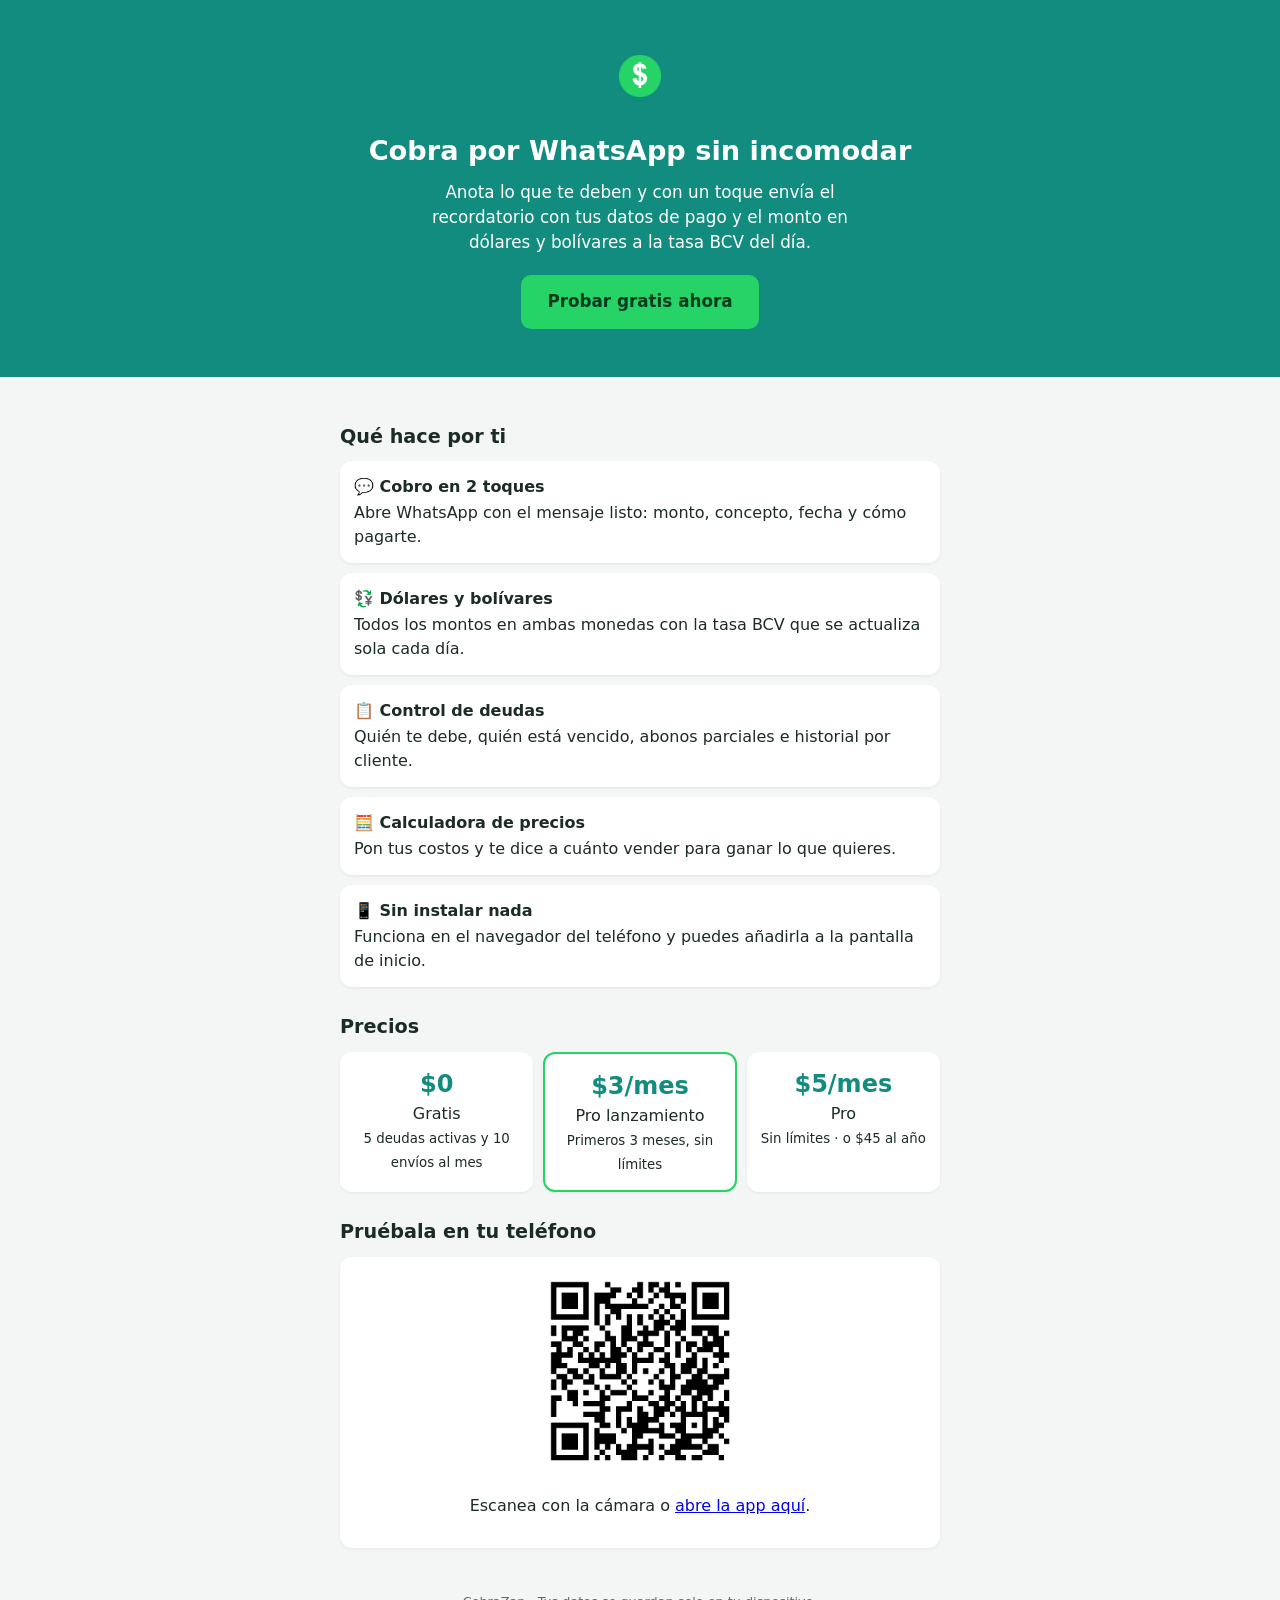
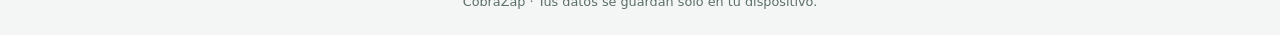
==== presentacion.html @ b7247221 "Pagina de presentacion con QR Co-authored-by: Copilot <223556219+Copilot@users.noreply.github.com>" ====
<!DOCTYPE html>
<html lang="es">
<head>
<meta charset="utf-8">
<meta name="viewport" content="width=device-width, initial-scale=1">
<meta name="theme-color" content="#128c7e">
<meta name="description" content="Cobra más rápido por WhatsApp, con montos en dólares y bolívares a la tasa BCV del día.">
<link rel="icon" href="icon-192.png">
<title>CobraZap · Cobra por WhatsApp sin incomodar</title>
<style>
*{box-sizing:border-box}
body{margin:0;font-family:system-ui,Segoe UI,sans-serif;color:#1b2b27;background:#f4f6f5;line-height:1.5}
.hero{background:#128c7e;color:#fff;text-align:center;padding:40px 20px 48px}
.hero img{width:72px;border-radius:16px}
h1{font-size:1.7rem;margin:12px 0 8px}
.hero p{max-width:480px;margin:0 auto 20px;font-size:1.05rem}
.btn{display:inline-block;background:#25d366;color:#053b1d;font-weight:700;padding:14px 26px;border-radius:10px;text-decoration:none;font-size:1.05rem}
main{max-width:640px;margin:0 auto;padding:20px}
h2{font-size:1.2rem;margin:26px 0 10px}
.grid{display:grid;gap:10px}
.card{background:#fff;border-radius:12px;padding:14px;box-shadow:0 1px 3px #0001}
.card b{display:block;margin-bottom:2px}
.plans{display:grid;grid-template-columns:repeat(auto-fit,minmax(150px,1fr));gap:10px}
.plan{background:#fff;border-radius:12px;padding:14px;text-align:center;box-shadow:0 1px 3px #0001}
.plan strong{font-size:1.5rem;display:block;color:#128c7e}
.plan.hot{border:2px solid #25d366}
.qr{text-align:center}.qr img{width:200px;max-width:70%}
footer{text-align:center;color:#5b6f68;font-size:.8rem;padding:24px}
</style>
</head>
<body>
<section class="hero">
  <img src="icon-192.png" alt="CobraZap">
  <h1>Cobra por WhatsApp sin incomodar</h1>
  <p>Anota lo que te deben y con un toque envía el recordatorio con tus datos de pago y el monto en dólares y bolívares a la tasa BCV del día.</p>
  <a class="btn" href="index.html">Probar gratis ahora</a>
</section>

<main>
  <h2>Qué hace por ti</h2>
  <div class="grid">
    <div class="card"><b>💬 Cobro en 2 toques</b>Abre WhatsApp con el mensaje listo: monto, concepto, fecha y cómo pagarte.</div>
    <div class="card"><b>💱 Dólares y bolívares</b>Todos los montos en ambas monedas con la tasa BCV que se actualiza sola cada día.</div>
    <div class="card"><b>📋 Control de deudas</b>Quién te debe, quién está vencido, abonos parciales e historial por cliente.</div>
    <div class="card"><b>🧮 Calculadora de precios</b>Pon tus costos y te dice a cuánto vender para ganar lo que quieres.</div>
    <div class="card"><b>📱 Sin instalar nada</b>Funciona en el navegador del teléfono y puedes añadirla a la pantalla de inicio.</div>
  </div>

  <h2>Precios</h2>
  <div class="plans">
    <div class="plan"><strong>$0</strong>Gratis<br><small>5 deudas activas y 10 envíos al mes</small></div>
    <div class="plan hot"><strong>$3/mes</strong>Pro lanzamiento<br><small>Primeros 3 meses, sin límites</small></div>
    <div class="plan"><strong>$5/mes</strong>Pro<br><small>Sin límites · o $45 al año</small></div>
  </div>

  <h2>Pruébala en tu teléfono</h2>
  <div class="card qr">
    <img src="qr.png" alt="Código QR de CobraZap">
    <p>Escanea con la cámara o <a href="index.html">abre la app aquí</a>.</p>
  </div>
</main>
<footer>CobraZap · Tus datos se guardan solo en tu dispositivo.</footer>
</body>
</html>
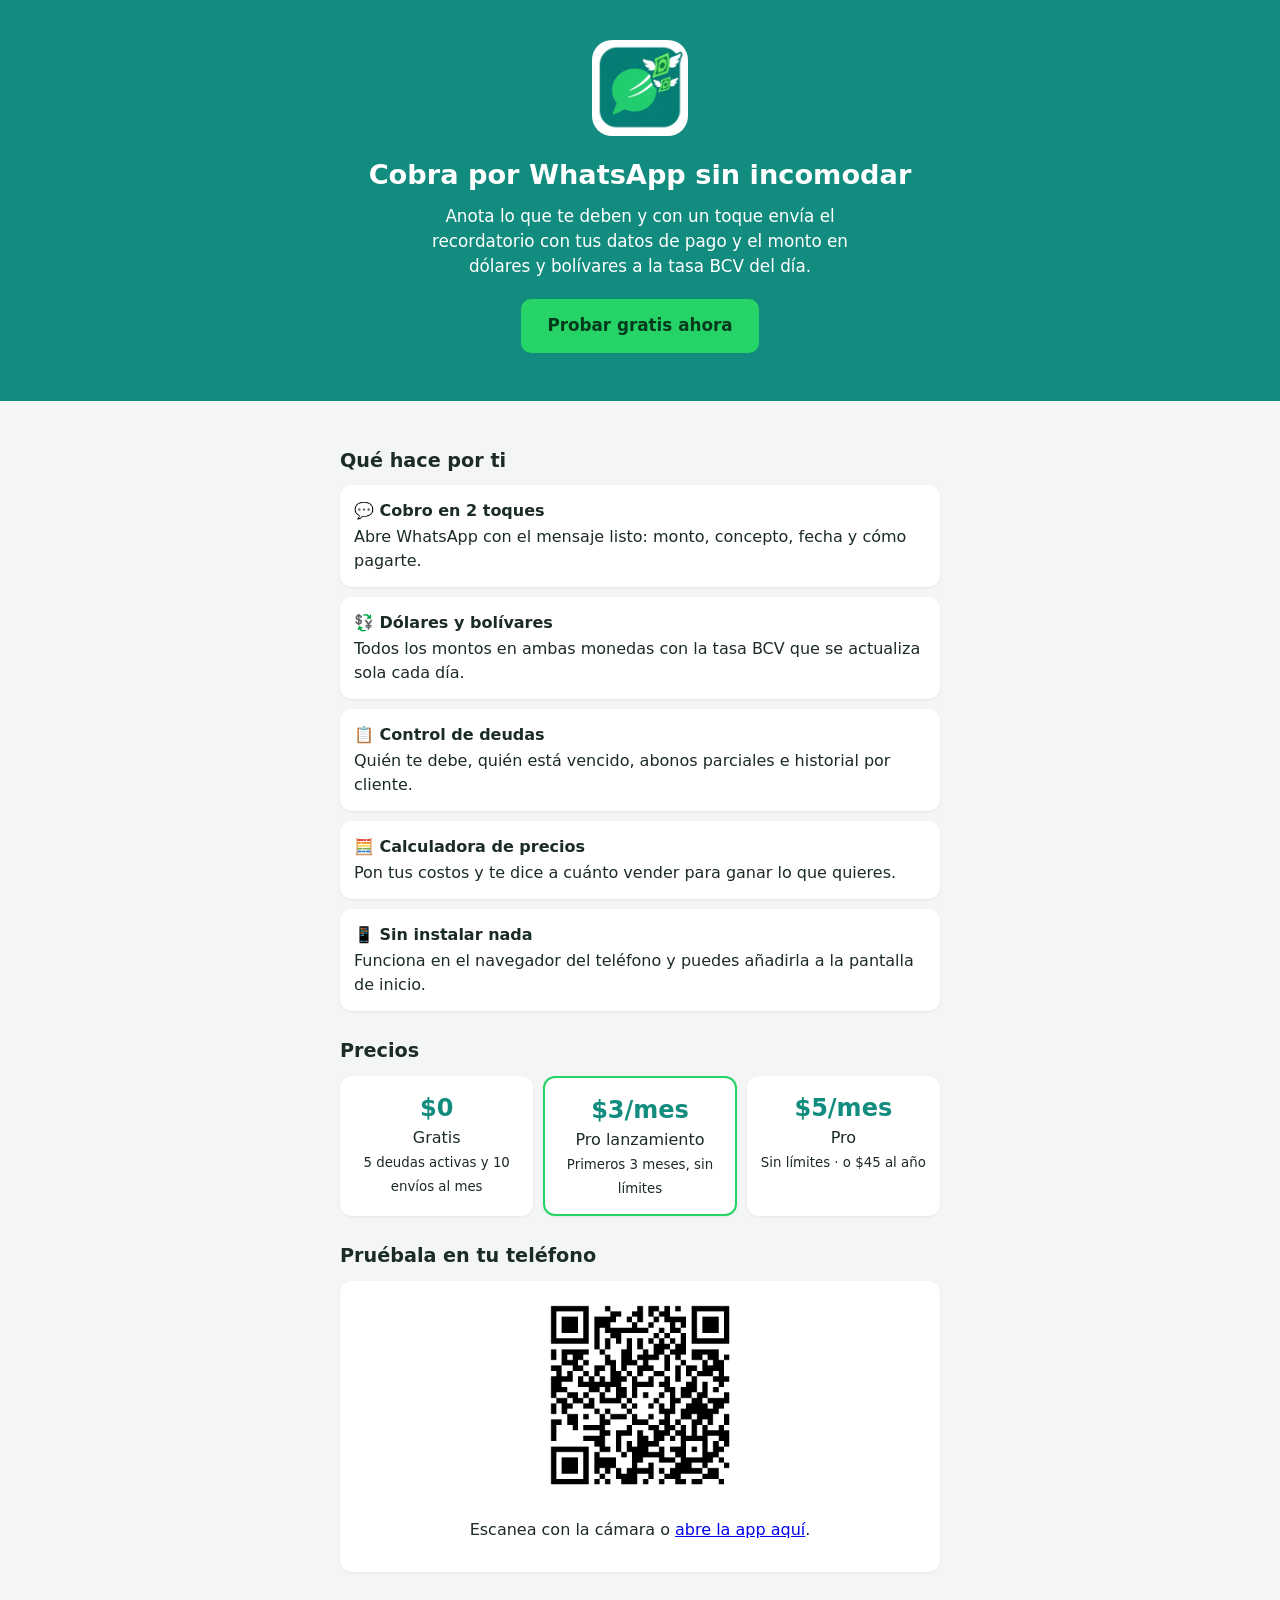
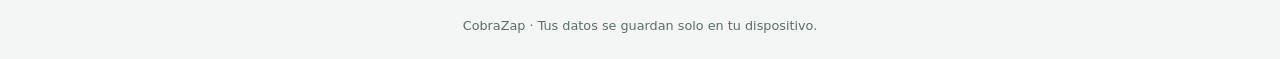
==== commit a599a650: "Nuevo logo con billetes volando" ====
--- a/presentacion.html
+++ b/presentacion.html
@@ -11,7 +11,7 @@
 *{box-sizing:border-box}
 body{margin:0;font-family:system-ui,Segoe UI,sans-serif;color:#1b2b27;background:#f4f6f5;line-height:1.5}
 .hero{background:#128c7e;color:#fff;text-align:center;padding:40px 20px 48px}
-.hero img{width:72px;border-radius:16px}
+.hero img{width:96px;border-radius:20px;background:#fff;padding:4px}
 h1{font-size:1.7rem;margin:12px 0 8px}
 .hero p{max-width:480px;margin:0 auto 20px;font-size:1.05rem}
 .btn{display:inline-block;background:#25d366;color:#053b1d;font-weight:700;padding:14px 26px;border-radius:10px;text-decoration:none;font-size:1.05rem}
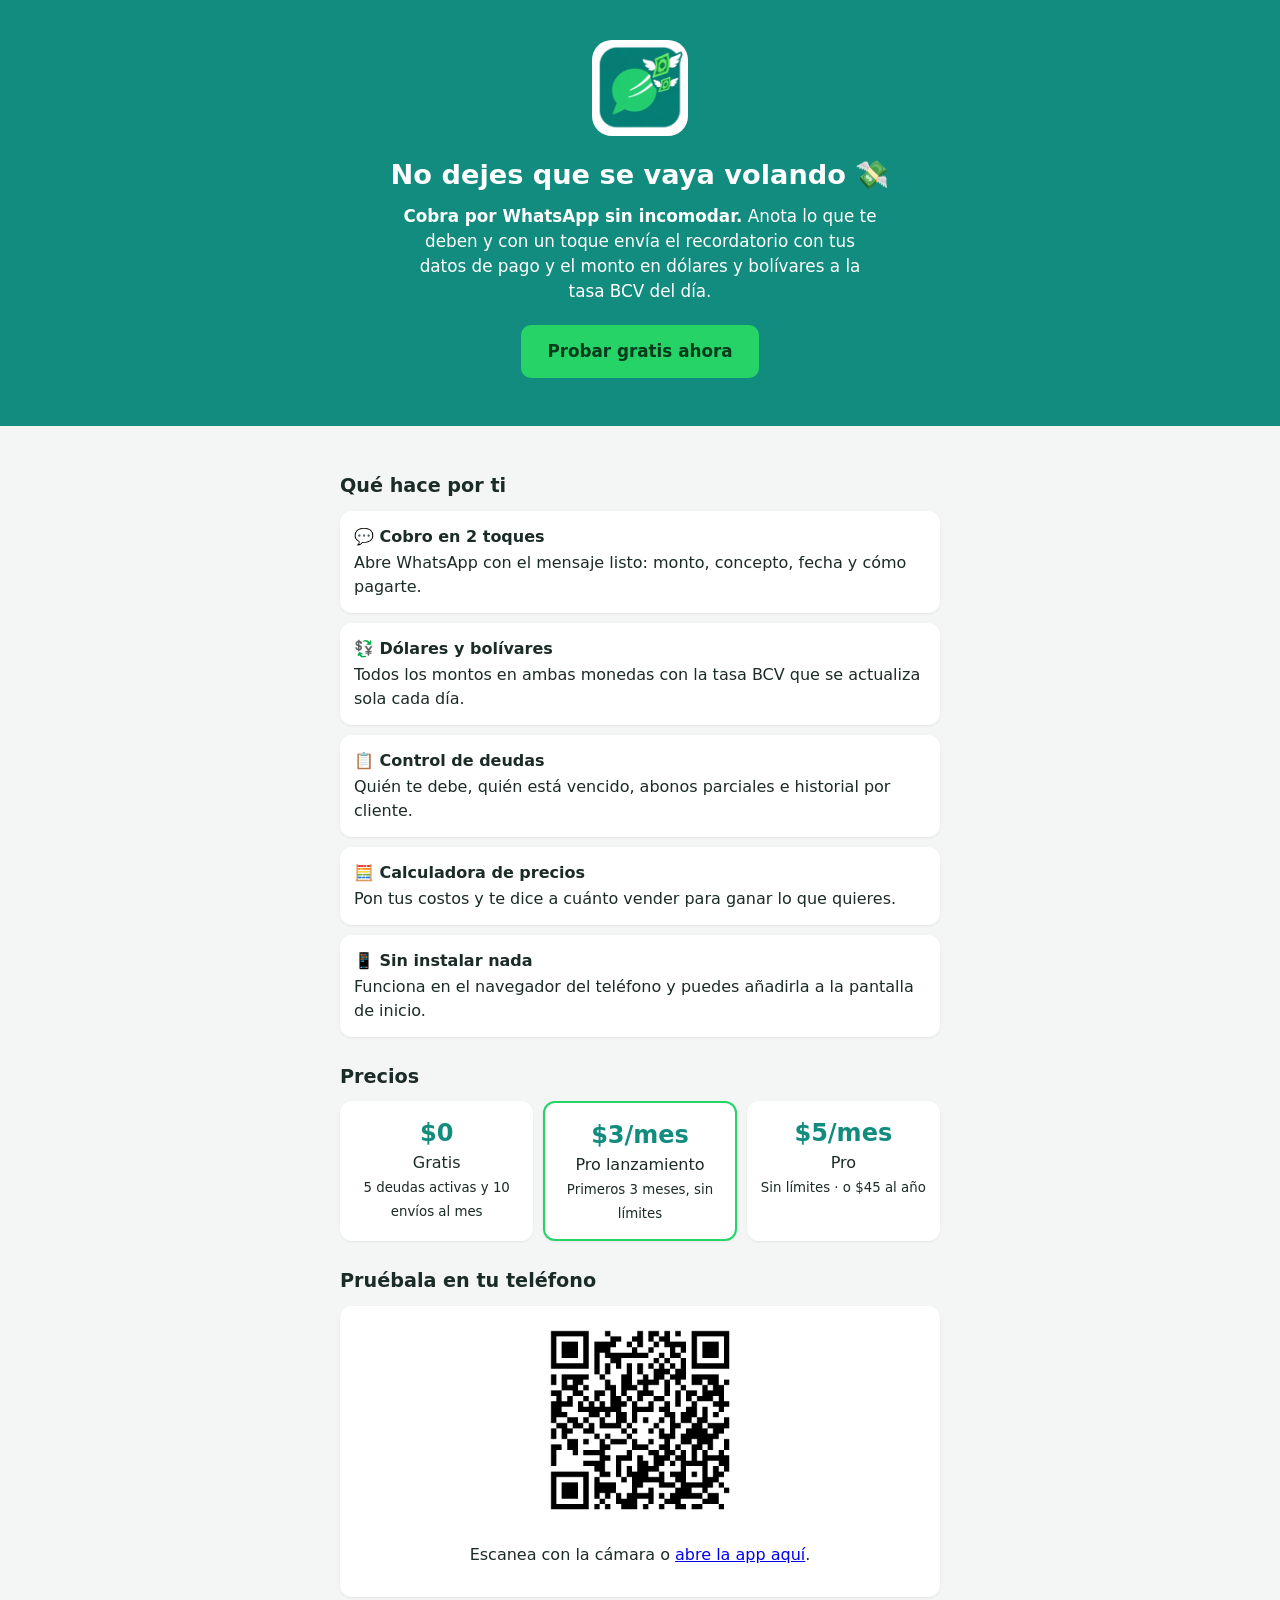
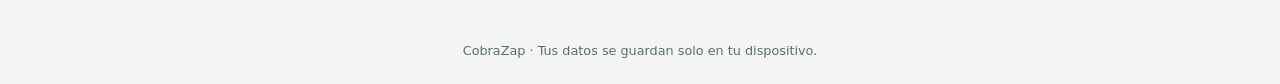
==== commit 14ee1c08: "Eslogan: No dejes que se vaya volando" ====
--- a/presentacion.html
+++ b/presentacion.html
@@ -31,8 +31,8 @@
 <body>
 <section class="hero">
   <img src="icon-192.png" alt="CobraZap">
-  <h1>Cobra por WhatsApp sin incomodar</h1>
-  <p>Anota lo que te deben y con un toque envía el recordatorio con tus datos de pago y el monto en dólares y bolívares a la tasa BCV del día.</p>
+  <h1>No dejes que se vaya volando 💸</h1>
+  <p><b>Cobra por WhatsApp sin incomodar.</b> Anota lo que te deben y con un toque envía el recordatorio con tus datos de pago y el monto en dólares y bolívares a la tasa BCV del día.</p>
   <a class="btn" href="index.html">Probar gratis ahora</a>
 </section>
 
